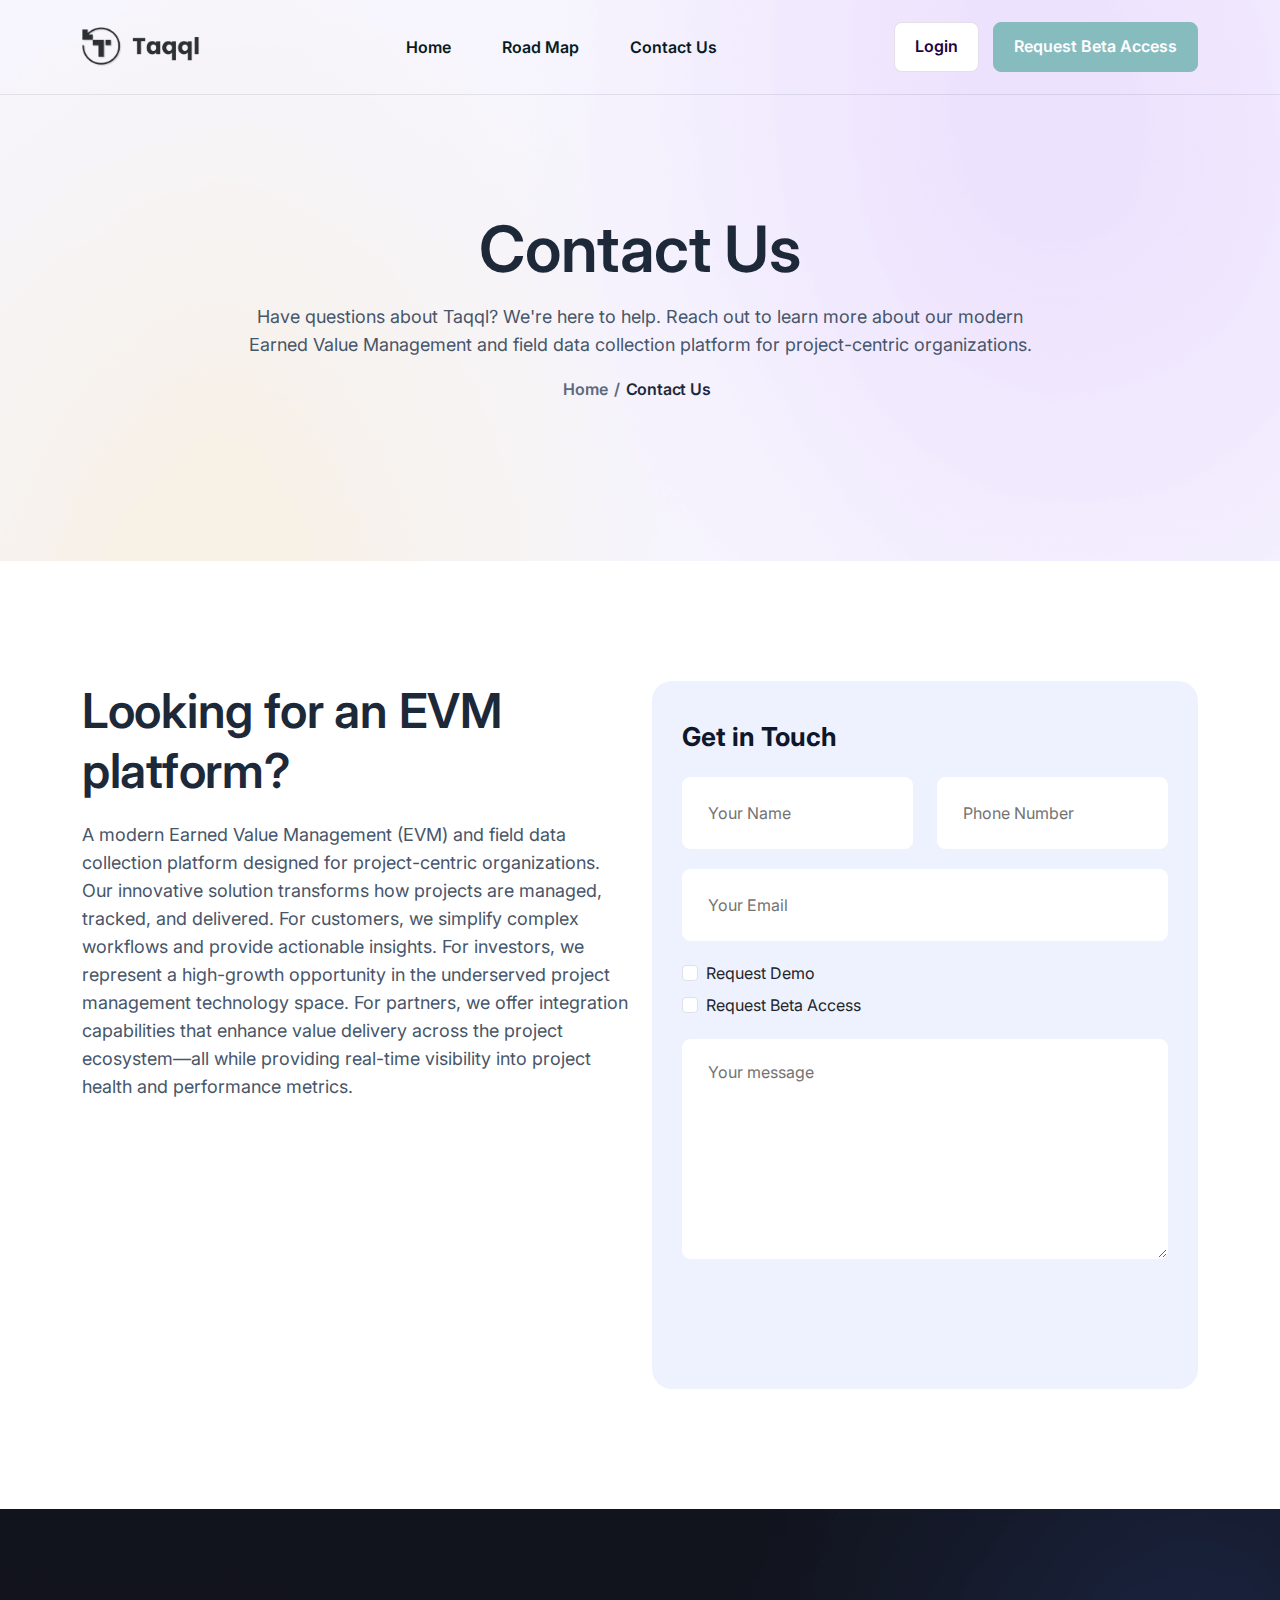
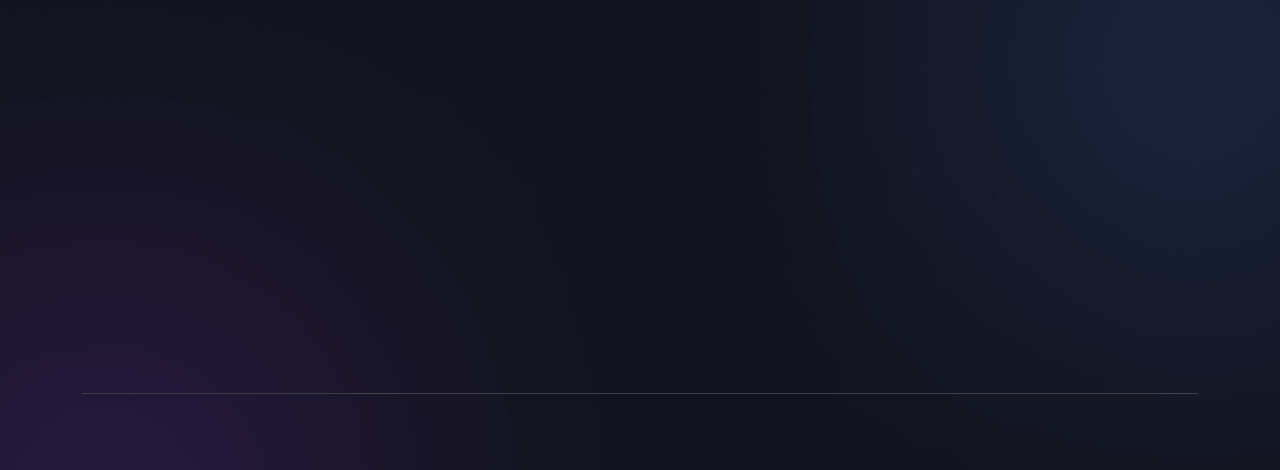
==== contact.html @ 3e097d18 "init" ====
<!doctype html>
<html lang="en">

<head>
    <!-- Required meta tags -->
    <meta charset="utf-8">
    <meta name="viewport" content="width=device-width, initial-scale=1">
    
    <!-- Primary Meta Tags -->
    <title>Taqql - Modern Earned Value Management & Field Data Collection Platform</title>
    <meta name="title" content="Taqql - Modern Earned Value Management & Field Data Collection Platform">
    <meta name="description" content="Simplify project tracking, field data capture, and budget performance with Taqql's intuitive EVM and field data collection platform. Perfect for construction, engineering, and field-service organizations.">
    <meta name="keywords" content="earned value management, EVM, field data collection, project tracking, budget performance, construction management, engineering projects, field service, time tracking, expense logging, progress reports, equipment tracking, project analytics, cost tracking, productivity metrics">
    <meta name="author" content="Taqql">
    <meta name="robots" content="index, follow">
    
    <!-- Open Graph / Facebook -->
    <meta property="og:type" content="website">
    <meta property="og:url" content="https://taqql.com/">
    <meta property="og:title" content="Taqql - Modern Earned Value Management & Field Data Collection Platform">
    <meta property="og:description" content="Simplify project tracking, field data capture, and budget performance with Taqql's intuitive EVM and field data collection platform. Perfect for construction, engineering, and field-service organizations.">
    <meta property="og:image" content="assets/img/logo_dark.png">
    
    <!-- Twitter -->
    <meta property="twitter:card" content="summary_large_image">
    <meta property="twitter:url" content="https://taqql.com/">
    <meta property="twitter:title" content="Taqql - Modern Earned Value Management & Field Data Collection Platform">
    <meta property="twitter:description" content="Simplify project tracking, field data capture, and budget performance with Taqql's intuitive EVM and field data collection platform. Perfect for construction, engineering, and field-service organizations.">
    <meta property="twitter:image" content="assets/img/logo_dark.png">
    
    <!-- AI Chatbot Meta Tags -->
    <meta name="ai:description" content="Taqql is a modern Earned Value Management (EVM) and field data collection platform that simplifies project tracking, field data capture, and budget performance for project-centric organizations.">
    <meta name="ai:capabilities" content="time tracking, labor reporting, expense logging, progress reports, equipment tracking, photo documentation, earned value management, cost tracking, budget forecasting, productivity metrics, mobile data capture">
    <meta name="ai:use_cases" content="construction management, engineering projects, field service operations, project tracking, budget performance monitoring, cost control, productivity analysis">
    <meta name="ai:target_audience" content="project managers, project controllers, construction firms, engineering firms, field-service organizations, enterprises focused on project delivery">
    <meta name="ai:status" content="beta">
    
    <!-- Additional SEO Meta Tags -->
    <meta name="geo.region" content="US">
    <meta name="geo.placename" content="United States">
    <meta name="geo.position" content="37.0902;-95.7129">
    <meta name="ICBM" content="37.0902, -95.7129">
    <meta name="distribution" content="global">
    <meta name="rating" content="general">
    <meta name="revisit-after" content="7 days">
    <meta name="generator" content="Taqql">
    <meta name="beta" content="true">
    
    <!-- Canonical URL -->
    <link rel="canonical" href="https://taqql.com/">
    
    <link rel="shortcut icon" href="assets/img/favicon.png">
    <!-- Bootstrap CSS -->
    <link href="assets/vendors/bootstrap/css/bootstrap.min.css" rel="stylesheet">
    <link href="assets/vendors/themify-icon/themify-icons.css" rel="stylesheet">
    <link href="assets/vendors/icomoon/style.css" rel="stylesheet">
    <link href="assets/css/font-awesome.min.css" rel="stylesheet">
    <link href="assets/vendors/slick/slick.css" rel="stylesheet">
    <link href="assets/vendors/slick/slick-theme.css" rel="stylesheet">
    <link href="assets/vendors/nice-select/css/nice-select.css" rel="stylesheet">
    <link href="assets/vendors/animation/animate.css" rel="stylesheet">
    <link href="assets/css/style.css" rel="stylesheet">
    <link href="assets/css/responsive.css" rel="stylesheet">
</head>

<body data-scroll-animation="true">

    <div class="body_wrapper">
        <!-- Preloader Start -->
        <div id="preloader" class="preloader">
            <div class="animation-preloader">
                <div class="spinner">
                </div>
                <div class="txt-loading">
                    <span data-text-preloader="P" class="letters-loading">
                        T
                    </span>
                    <span data-text-preloader="I" class="letters-loading">
                        a
                    </span>
                    <span data-text-preloader="C" class="letters-loading">
                        q
                    </span>
                    <span data-text-preloader="T" class="letters-loading">
                        q
                    </span>
                    <span data-text-preloader="E" class="letters-loading">
                        l
                    </span>
                </div>
                <p class="text-center">Loading</p>
            </div>
            <div class="loader">
                <div class="row">
                    <div class="col-3 loader-section section-left">
                        <div class="bg"></div>
                    </div>
                    <div class="col-3 loader-section section-left">
                        <div class="bg"></div>
                    </div>
                    <div class="col-3 loader-section section-right">
                        <div class="bg"></div>
                    </div>
                    <div class="col-3 loader-section section-right">
                        <div class="bg"></div>
                    </div>
                </div>
            </div>
        </div>
        <!-- start header  -->
        <nav class="navbar navbar-expand-lg border_bottom sticky_nav">
            <div class="container">
                <a class="navbar-brand" href="index.html"><img src="assets/img/logo_dark.png" alt="logo" height="40"></a>
                <div class="collapse navbar-collapse" id="navbarSupportedContent">
                    <ul class="navbar-nav menu me-lg-auto ms-lg-auto">
                        <li class="nav-item"><a href="index.html" class="nav-link">Home</a></li>
                        <li class="nav-item"><a href="roadmap.html" class="nav-link">Road Map</a></li>
                        <li class="nav-item"><a href="contact.html" class="nav-link">Contact Us</a></li>
                    </ul>
                    <div class="nav_right">
                        <a href="https://admin.taqql.com/" class="login_btn" target="_blank">
                            <div class="btn_text"><span>Login</span><span>Login</span></div>
                        </a>
                        <a href="#" class="signup_btn hover_effect">
                            <div class="btn_text"><span>Request Beta Access</span><span>Request Beta Access</span></div>
                        </a>
                    </div>
                </div>
                <button class="navbar-toggler collapsed" type="button" data-bs-toggle="collapse"
                    data-bs-target="#navbarSupportedContent" aria-controls="navbarSupportedContent"
                    aria-expanded="false" aria-label="Toggle navigation">
                    <span class="menu_toggle">
                        <span class="hamburger">
                            <span></span>
                            <span></span>
                            <span></span>
                        </span>
                        <span class="hamburger-cross">
                            <span></span>
                            <span></span>
                        </span>
                    </span>
                </button>
            </div>
        </nav>
        <!-- End header  -->
        <!-- page breadcrumb area  -->
        <section class="saas_breadcrumb_area" data-bg-color="#F7F6FE">
            <img class="b_shap" src="assets/img/breadcrumb_shap.png" alt="">
            <div class="container">
                <div class="saas_breadcrumb_text">
                    <h1 class="wow fadeInUp" data-wow-delay="0.2s">Contact Us</h1>
                    <p class="wow fadeInUp" data-wow-delay="0.3s">Have questions about Taqql? We're here to help. Reach out to learn more about our modern Earned Value Management and field data collection platform for project-centric organizations.</p>
                    <ul class="nav list-unstyled breadcrumb justify-content-center wow fadeInUp" data-wow-delay="0.4s">
                        <li><a href="index.html">Home</a></li>
                        <li>Contact Us</li>
                    </ul>
                </div>
            </div>
        </section>
        <!-- page breadcrumb area  -->

        <section class="saas_contact_area sec_padding">
            <div class="container">
                <div class="row">
                    <div class="col-lg-6">
                        <div class="saas_about_content saas_content wow fadeInRight" data-wow-delay="0.3s">
                            <h2>Looking for an EVM platform?</h2>
                            <p>A modern Earned Value Management (EVM) and field data collection platform designed for project-centric organizations. Our innovative solution transforms how projects are managed, tracked, and delivered. For customers, we simplify complex workflows and provide actionable insights. For investors, we represent a high-growth opportunity in the underserved project management technology space. For partners, we offer integration capabilities that enhance value delivery across the project ecosystem—all while providing real-time visibility into project health and performance metrics.</p>
                        </div>
                    </div>
                    <div class="col-lg-6 wow fadeInLeft" data-wow-delay="0.2s">
                        <div class="contact_form">
                            <h3>Get in Touch</h3>
                            <form action="#" class="row">
                                <div class="col-md-6 form-group">
                                    <input type="text" class="form-control" placeholder="Your Name">
                                </div>
                                <div class="col-md-6 form-group">
                                    <input type="text" class="form-control" placeholder="Phone Number">
                                </div>
                                <div class="col-lg-12 form-group">
                                    <input type="email" class="form-control" placeholder="Your Email">
                                </div>
                                <div class="col-lg-12 form-group">
                                    <div class="form-check mb-2">
                                        <input type="checkbox" class="form-check-input" id="requestDemo">
                                        <label class="form-check-label" for="requestDemo">Request Demo</label>
                                    </div>
                                    <div class="form-check">
                                        <input type="checkbox" class="form-check-input" id="requestBetaAccess">
                                        <label class="form-check-label" for="requestBetaAccess">Request Beta Access</label>
                                    </div>
                                </div>
                                <div class="col-lg-12 form-group">
                                    <textarea class="form-control" placeholder="Your message"></textarea>
                                </div>
                                <div class="col-lg-12 form-group">
                                    <button type="submit" class="saas_btn wow fadeInUp">
                                        <span class="btn_text">
                                            <span>Send Message</span>
                                            <span>Send Message</span>
                                        </span>
                                    </button>
                                </div>
                            </form>
                        </div>
                    </div>
                </div>
            </div>
        </section>
        
        <footer class="footer_area_two footer_area_three footer_shap" data-bg-color="#12141D">
            <div class="container">
                <div class="row">
                    <div class="col-lg-4 col-sm-6">
                        <div class="f_widget f_about_widget wow fadeInUp" data-wow-delay="0.2s">
                            <a href="#" class="f_logo"><img src="assets/img/logo_white.png" alt="" height="50"></a>
                            <p>An intuitive EVM and field data collection platform that simplifies reporting, project controls, and budget management with real-time performance visibility.</p>
                            <ul class="list-unstyled f_social_icon">
                                <li><a href="https://www.linkedin.com/company/taqql/"><i class="ti-linkedin"></i></a></li>
                            </ul>
                        </div>
                    </div>
                    <div class="col-lg-2 col-sm-6">
                        <div class="f_widget f_link_widget wow fadeInUp" data-wow-delay="0.3s">
                            <h3 class="f_title">COMPANY</h3>
                            <ul class="list-unstyled link_widget">
                                <li><a href="index.html">Home</a></li>
                                <li><a href="roadmap.html">Road Map</a></li>
                                <li><a href="contact.html">Contact Us</a></li>
                            </ul>
                        </div>
                    </div>
                    <div class="col-lg-3 col-sm-6">
                        <div class="f_widget f_link_widget wow fadeInUp" data-wow-delay="0.4s">
                            <h3 class="f_title">LEGAL</h3>
                            <ul class="list-unstyled link_widget">
                                <li><a href="terms.html" target="_blank">Terms & Conditions</a></li>
                                <li><a href="privacy.html" target="_blank">Privacy Policy</a></li>
                                <li><a href="use-policy.html" target="_blank">Use Policy</a></li>
                                <li><a href="disclaimer.html" target="_blank">Disclaimer</a></li>
                            </ul>
                        </div>
                    </div>
                    <div class="col-lg-3 col-sm-6">
                        <div class="f_widget f_newsletter_widget wow fadeInUp" data-wow-delay="0.5s">
                            <h3 class="f_title">EMAIL ME WHEN AVAILABLE</h3>
                            <form action="#" class="newsletter_form newsletter_form_two">
                                <input class="form-control" type="text" placeholder="Enter your email">
                                <button type="submit" class="theme_btn">Let me know!</button>
                            </form>
                        </div>
                    </div>
                </div>
                <div class="footer_bottom text-center">
                    <div class="row">
                        <div class="col-lg-12">
                            <p class="mb-0 wow fadeInUp" data-wow-delay="0.4s">© Copyright <script>document.write(new Date().getFullYear());</script> Taqql, LLC, All Rights Reserved
                        </div>
                    </div>
                </div>
            </div>
        </footer>
    </div>

    <!-- Optional JavaScript; choose one of the two! -->
    <script src="assets/js/jquery-3.6.0.min.js"></script>

    <!-- Option 2: Separate Popper and Bootstrap JS -->
    <script src="assets/vendors/bootstrap/js/popper.min.js"></script>
    <script src="assets/vendors/bootstrap/js/bootstrap.min.js"></script>
    <script src="assets/vendors/slick/slick.min.js"></script>
    <script src="assets/vendors/parallax/jquery.parallax-scroll.js"></script>
    <script src="assets/vendors/nice-select/js/jquery.nice-select.min.js"></script>
    <script src="assets/vendors/wow/wow.min.js"></script>
    <script src="assets/js/custom.js"></script>

</body>

</html>
---- assets/vendors/themify-icon/themify-icons.css ----
@font-face {
	font-family: 'themify';
	src:url('fonts/themify.eot?-fvbane');
	src:url('fonts/themify.eot?#iefix-fvbane') format('embedded-opentype'),
		url('fonts/themify.woff?-fvbane') format('woff'),
		url('fonts/themify.ttf?-fvbane') format('truetype'),
		url('fonts/themify.svg?-fvbane#themify') format('svg');
	font-weight: normal;
	font-style: normal;
}

[class^="ti-"], [class*=" ti-"] {
	font-family: 'themify';
	speak: none;
	font-style: normal;
	font-weight: normal;
	font-variant: normal;
	text-transform: none;
	line-height: 1;

	/* Better Font Rendering =========== */
	-webkit-font-smoothing: antialiased;
	-moz-osx-font-smoothing: grayscale;
}

.ti-wand:before {
	content: "\e600";
}
.ti-volume:before {
	content: "\e601";
}
.ti-user:before {
	content: "\e602";
}
.ti-unlock:before {
	content: "\e603";
}
.ti-unlink:before {
	content: "\e604";
}
.ti-trash:before {
	content: "\e605";
}
.ti-thought:before {
	content: "\e606";
}
.ti-target:before {
	content: "\e607";
}
.ti-tag:before {
	content: "\e608";
}
.ti-tablet:before {
	content: "\e609";
}
.ti-star:before {
	content: "\e60a";
}
.ti-spray:before {
	content: "\e60b";
}
.ti-signal:before {
	content: "\e60c";
}
.ti-shopping-cart:before {
	content: "\e60d";
}
.ti-shopping-cart-full:before {
	content: "\e60e";
}
.ti-settings:before {
	content: "\e60f";
}
.ti-search:before {
	content: "\e610";
}
.ti-zoom-in:before {
	content: "\e611";
}
.ti-zoom-out:before {
	content: "\e612";
}
.ti-cut:before {
	content: "\e613";
}
.ti-ruler:before {
	content: "\e614";
}
.ti-ruler-pencil:before {
	content: "\e615";
}
.ti-ruler-alt:before {
	content: "\e616";
}
.ti-bookmark:before {
	content: "\e617";
}
.ti-bookmark-alt:before {
	content: "\e618";
}
.ti-reload:before {
	content: "\e619";
}
.ti-plus:before {
	content: "\e61a";
}
.ti-pin:before {
	content: "\e61b";
}
.ti-pencil:before {
	content: "\e61c";
}
.ti-pencil-alt:before {
	content: "\e61d";
}
.ti-paint-roller:before {
	content: "\e61e";
}
.ti-paint-bucket:before {
	content: "\e61f";
}
.ti-na:before {
	content: "\e620";
}
.ti-mobile:before {
	content: "\e621";
}
.ti-minus:before {
	content: "\e622";
}
.ti-medall:before {
	content: "\e623";
}
.ti-medall-alt:before {
	content: "\e624";
}
.ti-marker:before {
	content: "\e625";
}
.ti-marker-alt:before {
	content: "\e626";
}
.ti-arrow-up:before {
	content: "\e627";
}
.ti-arrow-right:before {
	content: "\e628";
}
.ti-arrow-left:before {
	content: "\e629";
}
.ti-arrow-down:before {
	content: "\e62a";
}
.ti-lock:before {
	content: "\e62b";
}
.ti-location-arrow:before {
	content: "\e62c";
}
.ti-link:before {
	content: "\e62d";
}
.ti-layout:before {
	content: "\e62e";
}
.ti-layers:before {
	content: "\e62f";
}
.ti-layers-alt:before {
	content: "\e630";
}
.ti-key:before {
	content: "\e631";
}
.ti-import:before {
	content: "\e632";
}
.ti-image:before {
	content: "\e633";
}
.ti-heart:before {
	content: "\e634";
}
.ti-heart-broken:before {
	content: "\e635";
}
.ti-hand-stop:before {
	content: "\e636";
}
.ti-hand-open:before {
	content: "\e637";
}
.ti-hand-drag:before {
	content: "\e638";
}
.ti-folder:before {
	content: "\e639";
}
.ti-flag:before {
	content: "\e63a";
}
.ti-flag-alt:before {
	content: "\e63b";
}
.ti-flag-alt-2:before {
	content: "\e63c";
}
.ti-eye:before {
	content: "\e63d";
}
.ti-export:before {
	content: "\e63e";
}
.ti-exchange-vertical:before {
	content: "\e63f";
}
.ti-desktop:before {
	content: "\e640";
}
.ti-cup:before {
	content: "\e641";
}
.ti-crown:before {
	content: "\e642";
}
.ti-comments:before {
	content: "\e643";
}
.ti-comment:before {
	content: "\e644";
}
.ti-comment-alt:before {
	content: "\e645";
}
.ti-close:before {
	content: "\e646";
}
.ti-clip:before {
	content: "\e647";
}
.ti-angle-up:before {
	content: "\e648";
}
.ti-angle-right:before {
	content: "\e649";
}
.ti-angle-left:before {
	content: "\e64a";
}
.ti-angle-down:before {
	content: "\e64b";
}
.ti-check:before {
	content: "\e64c";
}
.ti-check-box:before {
	content: "\e64d";
}
.ti-camera:before {
	content: "\e64e";
}
.ti-announcement:before {
	content: "\e64f";
}
.ti-brush:before {
	content: "\e650";
}
.ti-briefcase:before {
	content: "\e651";
}
.ti-bolt:before {
	content: "\e652";
}
.ti-bolt-alt:before {
	content: "\e653";
}
.ti-blackboard:before {
	content: "\e654";
}
.ti-bag:before {
	content: "\e655";
}
.ti-move:before {
	content: "\e656";
}
.ti-arrows-vertical:before {
	content: "\e657";
}
.ti-arrows-horizontal:before {
	content: "\e658";
}
.ti-fullscreen:before {
	content: "\e659";
}
.ti-arrow-top-right:before {
	content: "\e65a";
}
.ti-arrow-top-left:before {
	content: "\e65b";
}
.ti-arrow-circle-up:before {
	content: "\e65c";
}
.ti-arrow-circle-right:before {
	content: "\e65d";
}
.ti-arrow-circle-left:before {
	content: "\e65e";
}
.ti-arrow-circle-down:before {
	content: "\e65f";
}
.ti-angle-double-up:before {
	content: "\e660";
}
.ti-angle-double-right:before {
	content: "\e661";
}
.ti-angle-double-left:before {
	content: "\e662";
}
.ti-angle-double-down:before {
	content: "\e663";
}
.ti-zip:before {
	content: "\e664";
}
.ti-world:before {
	content: "\e665";
}
.ti-wheelchair:before {
	content: "\e666";
}
.ti-view-list:before {
	content: "\e667";
}
.ti-view-list-alt:before {
	content: "\e668";
}
.ti-view-grid:before {
	content: "\e669";
}
.ti-uppercase:before {
	content: "\e66a";
}
.ti-upload:before {
	content: "\e66b";
}
.ti-underline:before {
	content: "\e66c";
}
.ti-truck:before {
	content: "\e66d";
}
.ti-timer:before {
	content: "\e66e";
}
.ti-ticket:before {
	content: "\e66f";
}
.ti-thumb-up:before {
	content: "\e670";
}
.ti-thumb-down:before {
	content: "\e671";
}
.ti-text:before {
	content: "\e672";
}
.ti-stats-up:before {
	content: "\e673";
}
.ti-stats-down:before {
	content: "\e674";
}
.ti-split-v:before {
	content: "\e675";
}
.ti-split-h:before {
	content: "\e676";
}
.ti-smallcap:before {
	content: "\e677";
}
.ti-shine:before {
	content: "\e678";
}
.ti-shift-right:before {
	content: "\e679";
}
.ti-shift-left:before {
	content: "\e67a";
}
.ti-shield:before {
	content: "\e67b";
}
.ti-notepad:before {
	content: "\e67c";
}
.ti-server:before {
	content: "\e67d";
}
.ti-quote-right:before {
	content: "\e67e";
}
.ti-quote-left:before {
	content: "\e67f";
}
.ti-pulse:before {
	content: "\e680";
}
.ti-printer:before {
	content: "\e681";
}
.ti-power-off:before {
	content: "\e682";
}
.ti-plug:before {
	content: "\e683";
}
.ti-pie-chart:before {
	content: "\e684";
}
.ti-paragraph:before {
	content: "\e685";
}
.ti-panel:before {
	content: "\e686";
}
.ti-package:before {
	content: "\e687";
}
.ti-music:before {
	content: "\e688";
}
.ti-music-alt:before {
	content: "\e689";
}
.ti-mouse:before {
	content: "\e68a";
}
.ti-mouse-alt:before {
	content: "\e68b";
}
.ti-money:before {
	content: "\e68c";
}
.ti-microphone:before {
	content: "\e68d";
}
.ti-menu:before {
	content: "\e68e";
}
.ti-menu-alt:before {
	content: "\e68f";
}
.ti-map:before {
	content: "\e690";
}
.ti-map-alt:before {
	content: "\e691";
}
.ti-loop:before {
	content: "\e692";
}
.ti-location-pin:before {
	content: "\e693";
}
.ti-list:before {
	content: "\e694";
}
.ti-light-bulb:before {
	content: "\e695";
}
.ti-Italic:before {
	content: "\e696";
}
.ti-info:before {
	content: "\e697";
}
.ti-infinite:before {
	content: "\e698";
}
.ti-id-badge:before {
	content: "\e699";
}
.ti-hummer:before {
	content: "\e69a";
}
.ti-home:before {
	content: "\e69b";
}
.ti-help:before {
	content: "\e69c";
}
.ti-headphone:before {
	content: "\e69d";
}
.ti-harddrives:before {
	content: "\e69e";
}
.ti-harddrive:before {
	content: "\e69f";
}
.ti-gift:before {
	content: "\e6a0";
}
.ti-game:before {
	content: "\e6a1";
}
.ti-filter:before {
	content: "\e6a2";
}
.ti-files:before {
	content: "\e6a3";
}
.ti-file:before {
	content: "\e6a4";
}
.ti-eraser:before {
	content: "\e6a5";
}
.ti-envelope:before {
	content: "\e6a6";
}
.ti-download:before {
	content: "\e6a7";
}
.ti-direction:before {
	content: "\e6a8";
}
.ti-direction-alt:before {
	content: "\e6a9";
}
.ti-dashboard:before {
	content: "\e6aa";
}
.ti-control-stop:before {
	content: "\e6ab";
}
.ti-control-shuffle:before {
	content: "\e6ac";
}
.ti-control-play:before {
	content: "\e6ad";
}
.ti-control-pause:before {
	content: "\e6ae";
}
.ti-control-forward:before {
	content: "\e6af";
}
.ti-control-backward:before {
	content: "\e6b0";
}
.ti-cloud:before {
	content: "\e6b1";
}
.ti-cloud-up:before {
	content: "\e6b2";
}
.ti-cloud-down:before {
	content: "\e6b3";
}
.ti-clipboard:before {
	content: "\e6b4";
}
.ti-car:before {
	content: "\e6b5";
}
.ti-calendar:before {
	content: "\e6b6";
}
.ti-book:before {
	content: "\e6b7";
}
.ti-bell:before {
	content: "\e6b8";
}
.ti-basketball:before {
	content: "\e6b9";
}
.ti-bar-chart:before {
	content: "\e6ba";
}
.ti-bar-chart-alt:before {
	content: "\e6bb";
}
.ti-back-right:before {
	content: "\e6bc";
}
.ti-back-left:before {
	content: "\e6bd";
}
.ti-arrows-corner:before {
	content: "\e6be";
}
.ti-archive:before {
	content: "\e6bf";
}
.ti-anchor:before {
	content: "\e6c0";
}
.ti-align-right:before {
	content: "\e6c1";
}
.ti-align-left:before {
	content: "\e6c2";
}
.ti-align-justify:before {
	content: "\e6c3";
}
.ti-align-center:before {
	content: "\e6c4";
}
.ti-alert:before {
	content: "\e6c5";
}
.ti-alarm-clock:before {
	content: "\e6c6";
}
.ti-agenda:before {
	content: "\e6c7";
}
.ti-write:before {
	content: "\e6c8";
}
.ti-window:before {
	content: "\e6c9";
}
.ti-widgetized:before {
	content: "\e6ca";
}
.ti-widget:before {
	content: "\e6cb";
}
.ti-widget-alt:before {
	content: "\e6cc";
}
.ti-wallet:before {
	content: "\e6cd";
}
.ti-video-clapper:before {
	content: "\e6ce";
}
.ti-video-camera:before {
	content: "\e6cf";
}
.ti-vector:before {
	content: "\e6d0";
}
.ti-themify-logo:before {
	content: "\e6d1";
}
.ti-themify-favicon:before {
	content: "\e6d2";
}
.ti-themify-favicon-alt:before {
	content: "\e6d3";
}
.ti-support:before {
	content: "\e6d4";
}
.ti-stamp:before {
	content: "\e6d5";
}
.ti-split-v-alt:before {
	content: "\e6d6";
}
.ti-slice:before {
	content: "\e6d7";
}
.ti-shortcode:before {
	content: "\e6d8";
}
.ti-shift-right-alt:before {
	content: "\e6d9";
}
.ti-shift-left-alt:before {
	content: "\e6da";
}
.ti-ruler-alt-2:before {
	content: "\e6db";
}
.ti-receipt:before {
	content: "\e6dc";
}
.ti-pin2:before {
	content: "\e6dd";
}
.ti-pin-alt:before {
	content: "\e6de";
}
.ti-pencil-alt2:before {
	content: "\e6df";
}
.ti-palette:before {
	content: "\e6e0";
}
.ti-more:before {
	content: "\e6e1";
}
.ti-more-alt:before {
	content: "\e6e2";
}
.ti-microphone-alt:before {
	content: "\e6e3";
}
.ti-magnet:before {
	content: "\e6e4";
}
.ti-line-double:before {
	content: "\e6e5";
}
.ti-line-dotted:before {
	content: "\e6e6";
}
.ti-line-dashed:before {
	content: "\e6e7";
}
.ti-layout-width-full:before {
	content: "\e6e8";
}
.ti-layout-width-default:before {
	content: "\e6e9";
}
.ti-layout-width-default-alt:before {
	content: "\e6ea";
}
.ti-layout-tab:before {
	content: "\e6eb";
}
.ti-layout-tab-window:before {
	content: "\e6ec";
}
.ti-layout-tab-v:before {
	content: "\e6ed";
}
.ti-layout-tab-min:before {
	content: "\e6ee";
}
.ti-layout-slider:before {
	content: "\e6ef";
}
.ti-layout-slider-alt:before {
	content: "\e6f0";
}
.ti-layout-sidebar-right:before {
	content: "\e6f1";
}
.ti-layout-sidebar-none:before {
	content: "\e6f2";
}
.ti-layout-sidebar-left:before {
	content: "\e6f3";
}
.ti-layout-placeholder:before {
	content: "\e6f4";
}
.ti-layout-menu:before {
	content: "\e6f5";
}
.ti-layout-menu-v:before {
	content: "\e6f6";
}
.ti-layout-menu-separated:before {
	content: "\e6f7";
}
.ti-layout-menu-full:before {
	content: "\e6f8";
}
.ti-layout-media-right-alt:before {
	content: "\e6f9";
}
.ti-layout-media-right:before {
	content: "\e6fa";
}
.ti-layout-media-overlay:before {
	content: "\e6fb";
}
.ti-layout-media-overlay-alt:before {
	content: "\e6fc";
}
.ti-layout-media-overlay-alt-2:before {
	content: "\e6fd";
}
.ti-layout-media-left-alt:before {
	content: "\e6fe";
}
.ti-layout-media-left:before {
	content: "\e6ff";
}
.ti-layout-media-center-alt:before {
	content: "\e700";
}
.ti-layout-media-center:before {
	content: "\e701";
}
.ti-layout-list-thumb:before {
	content: "\e702";
}
.ti-layout-list-thumb-alt:before {
	content: "\e703";
}
.ti-layout-list-post:before {
	content: "\e704";
}
.ti-layout-list-large-image:before {
	content: "\e705";
}
.ti-layout-line-solid:before {
	content: "\e706";
}
.ti-layout-grid4:before {
	content: "\e707";
}
.ti-layout-grid3:before {
	content: "\e708";
}
.ti-layout-grid2:before {
	content: "\e709";
}
.ti-layout-grid2-thumb:before {
	content: "\e70a";
}
.ti-layout-cta-right:before {
	content: "\e70b";
}
.ti-layout-cta-left:before {
	content: "\e70c";
}
.ti-layout-cta-center:before {
	content: "\e70d";
}
.ti-layout-cta-btn-right:before {
	content: "\e70e";
}
.ti-layout-cta-btn-left:before {
	content: "\e70f";
}
.ti-layout-column4:before {
	content: "\e710";
}
.ti-layout-column3:before {
	content: "\e711";
}
.ti-layout-column2:before {
	content: "\e712";
}
.ti-layout-accordion-separated:before {
	content: "\e713";
}
.ti-layout-accordion-merged:before {
	content: "\e714";
}
.ti-layout-accordion-list:before {
	content: "\e715";
}
.ti-ink-pen:before {
	content: "\e716";
}
.ti-info-alt:before {
	content: "\e717";
}
.ti-help-alt:before {
	content: "\e718";
}
.ti-headphone-alt:before {
	content: "\e719";
}
.ti-hand-point-up:before {
	content: "\e71a";
}
.ti-hand-point-right:before {
	content: "\e71b";
}
.ti-hand-point-left:before {
	content: "\e71c";
}
.ti-hand-point-down:before {
	content: "\e71d";
}
.ti-gallery:before {
	content: "\e71e";
}
.ti-face-smile:before {
	content: "\e71f";
}
.ti-face-sad:before {
	content: "\e720";
}
.ti-credit-card:before {
	content: "\e721";
}
.ti-control-skip-forward:before {
	content: "\e722";
}
.ti-control-skip-backward:before {
	content: "\e723";
}
.ti-control-record:before {
	content: "\e724";
}
.ti-control-eject:before {
	content: "\e725";
}
.ti-comments-smiley:before {
	content: "\e726";
}
.ti-brush-alt:before {
	content: "\e727";
}
.ti-youtube:before {
	content: "\e728";
}
.ti-vimeo:before {
	content: "\e729";
}
.ti-twitter:before {
	content: "\e72a";
}
.ti-time:before {
	content: "\e72b";
}
.ti-tumblr:before {
	content: "\e72c";
}
.ti-skype:before {
	content: "\e72d";
}
.ti-share:before {
	content: "\e72e";
}
.ti-share-alt:before {
	content: "\e72f";
}
.ti-rocket:before {
	content: "\e730";
}
.ti-pinterest:before {
	content: "\e731";
}
.ti-new-window:before {
	content: "\e732";
}
.ti-microsoft:before {
	content: "\e733";
}
.ti-list-ol:before {
	content: "\e734";
}
.ti-linkedin:before {
	content: "\e735";
}
.ti-layout-sidebar-2:before {
	content: "\e736";
}
.ti-layout-grid4-alt:before {
	content: "\e737";
}
.ti-layout-grid3-alt:before {
	content: "\e738";
}
.ti-layout-grid2-alt:before {
	content: "\e739";
}
.ti-layout-column4-alt:before {
	content: "\e73a";
}
.ti-layout-column3-alt:before {
	content: "\e73b";
}
.ti-layout-column2-alt:before {
	content: "\e73c";
}
.ti-instagram:before {
	content: "\e73d";
}
.ti-google:before {
	content: "\e73e";
}
.ti-github:before {
	content: "\e73f";
}
.ti-flickr:before {
	content: "\e740";
}
.ti-facebook:before {
	content: "\e741";
}
.ti-dropbox:before {
	content: "\e742";
}
.ti-dribbble:before {
	content: "\e743";
}
.ti-apple:before {
	content: "\e744";
}
.ti-android:before {
	content: "\e745";
}
.ti-save:before {
	content: "\e746";
}
.ti-save-alt:before {
	content: "\e747";
}
.ti-yahoo:before {
	content: "\e748";
}
.ti-wordpress:before {
	content: "\e749";
}
.ti-vimeo-alt:before {
	content: "\e74a";
}
.ti-twitter-alt:before {
	content: "\e74b";
}
.ti-tumblr-alt:before {
	content: "\e74c";
}
.ti-trello:before {
	content: "\e74d";
}
.ti-stack-overflow:before {
	content: "\e74e";
}
.ti-soundcloud:before {
	content: "\e74f";
}
.ti-sharethis:before {
	content: "\e750";
}
.ti-sharethis-alt:before {
	content: "\e751";
}
.ti-reddit:before {
	content: "\e752";
}
.ti-pinterest-alt:before {
	content: "\e753";
}
.ti-microsoft-alt:before {
	content: "\e754";
}
.ti-linux:before {
	content: "\e755";
}
.ti-jsfiddle:before {
	content: "\e756";
}
.ti-joomla:before {
	content: "\e757";
}
.ti-html5:before {
	content: "\e758";
}
.ti-flickr-alt:before {
	content: "\e759";
}
.ti-email:before {
	content: "\e75a";
}
.ti-drupal:before {
	content: "\e75b";
}
.ti-dropbox-alt:before {
	content: "\e75c";
}
.ti-css3:before {
	content: "\e75d";
}
.ti-rss:before {
	content: "\e75e";
}
.ti-rss-alt:before {
	content: "\e75f";
}
---- assets/vendors/icomoon/style.css ----
@font-face {
  font-family: 'icomoon';
  src:  url('fonts/icomoon.eot?517ko8');
  src:  url('fonts/icomoon.eot?517ko8#iefix') format('embedded-opentype'),
    url('fonts/icomoon.ttf?517ko8') format('truetype'),
    url('fonts/icomoon.woff?517ko8') format('woff'),
    url('fonts/icomoon.svg?517ko8#icomoon') format('svg');
  font-weight: normal;
  font-style: normal;
  font-display: block;
}

[class^="icon-"], [class*=" icon-"] {
  /* use !important to prevent issues with browser extensions that change fonts */
  font-family: 'icomoon' !important;
  speak: never;
  font-style: normal;
  font-weight: normal;
  font-variant: normal;
  text-transform: none;
  line-height: 1;

  /* Better Font Rendering =========== */
  -webkit-font-smoothing: antialiased;
  -moz-osx-font-smoothing: grayscale;
}

.icon-arrow-right2:before {
  content: "\ea3c";
}
.icon-arrow-left2:before {
  content: "\ea40";
}
---- assets/vendors/nice-select/css/nice-select.css ----
.nice-select {
  -webkit-tap-highlight-color: transparent;
  background-color: #fff;
  border-radius: 5px;
  border: solid 1px #e8e8e8;
  box-sizing: border-box;
  clear: both;
  cursor: pointer;
  display: block;
  float: left;
  font-family: inherit;
  font-size: 14px;
  font-weight: normal;
  height: 42px;
  line-height: 40px;
  outline: none;
  padding-left: 18px;
  padding-right: 30px;
  position: relative;
  text-align: left !important;
  -webkit-transition: all 0.2s ease-in-out;
  transition: all 0.2s ease-in-out;
  -webkit-user-select: none;
     -moz-user-select: none;
      -ms-user-select: none;
          user-select: none;
  white-space: nowrap;
  width: auto; }
  .nice-select:hover {
    border-color: #dbdbdb; }
  .nice-select:active, .nice-select.open, .nice-select:focus {
    border-color: #999; }
  .nice-select:after {
    border-bottom: 2px solid #999;
    border-right: 2px solid #999;
    content: '';
    display: block;
    height: 5px;
    margin-top: -4px;
    pointer-events: none;
    position: absolute;
    right: 12px;
    top: 50%;
    -webkit-transform-origin: 66% 66%;
        -ms-transform-origin: 66% 66%;
            transform-origin: 66% 66%;
    -webkit-transform: rotate(45deg);
        -ms-transform: rotate(45deg);
            transform: rotate(45deg);
    -webkit-transition: all 0.15s ease-in-out;
    transition: all 0.15s ease-in-out;
    width: 5px; }
  .nice-select.open:after {
    -webkit-transform: rotate(-135deg);
        -ms-transform: rotate(-135deg);
            transform: rotate(-135deg); }
  .nice-select.open .list {
    opacity: 1;
    pointer-events: auto;
    -webkit-transform: scale(1) translateY(0);
        -ms-transform: scale(1) translateY(0);
            transform: scale(1) translateY(0); }
  .nice-select.disabled {
    border-color: #ededed;
    color: #999;
    pointer-events: none; }
    .nice-select.disabled:after {
      border-color: #cccccc; }
  .nice-select.wide {
    width: 100%; }
    .nice-select.wide .list {
      left: 0 !important;
      right: 0 !important; }
  .nice-select.right {
    float: right; }
    .nice-select.right .list {
      left: auto;
      right: 0; }
  .nice-select.small {
    font-size: 12px;
    height: 36px;
    line-height: 34px; }
    .nice-select.small:after {
      height: 4px;
      width: 4px; }
    .nice-select.small .option {
      line-height: 34px;
      min-height: 34px; }
  .nice-select .list {
    background-color: #fff;
    border-radius: 5px;
    box-shadow: 0 0 0 1px rgba(68, 68, 68, 0.11);
    box-sizing: border-box;
    margin-top: 4px;
    opacity: 0;
    overflow: hidden;
    padding: 0;
    pointer-events: none;
    position: absolute;
    top: 100%;
    left: 0;
    -webkit-transform-origin: 50% 0;
        -ms-transform-origin: 50% 0;
            transform-origin: 50% 0;
    -webkit-transform: scale(0.75) translateY(-21px);
        -ms-transform: scale(0.75) translateY(-21px);
            transform: scale(0.75) translateY(-21px);
    -webkit-transition: all 0.2s cubic-bezier(0.5, 0, 0, 1.25), opacity 0.15s ease-out;
    transition: all 0.2s cubic-bezier(0.5, 0, 0, 1.25), opacity 0.15s ease-out;
    z-index: 9; }
    .nice-select .list:hover .option:not(:hover) {
      background-color: transparent !important; }
  .nice-select .option {
    cursor: pointer;
    font-weight: 400;
    line-height: 40px;
    list-style: none;
    min-height: 40px;
    outline: none;
    padding-left: 18px;
    padding-right: 29px;
    text-align: left;
    -webkit-transition: all 0.2s;
    transition: all 0.2s; }
    .nice-select .option:hover, .nice-select .option.focus, .nice-select .option.selected.focus {
      background-color: #f6f6f6; }
    .nice-select .option.selected {
      font-weight: bold; }
    .nice-select .option.disabled {
      background-color: transparent;
      color: #999;
      cursor: default; }

.no-csspointerevents .nice-select .list {
  display: none; }

.no-csspointerevents .nice-select.open .list {
  display: block; }
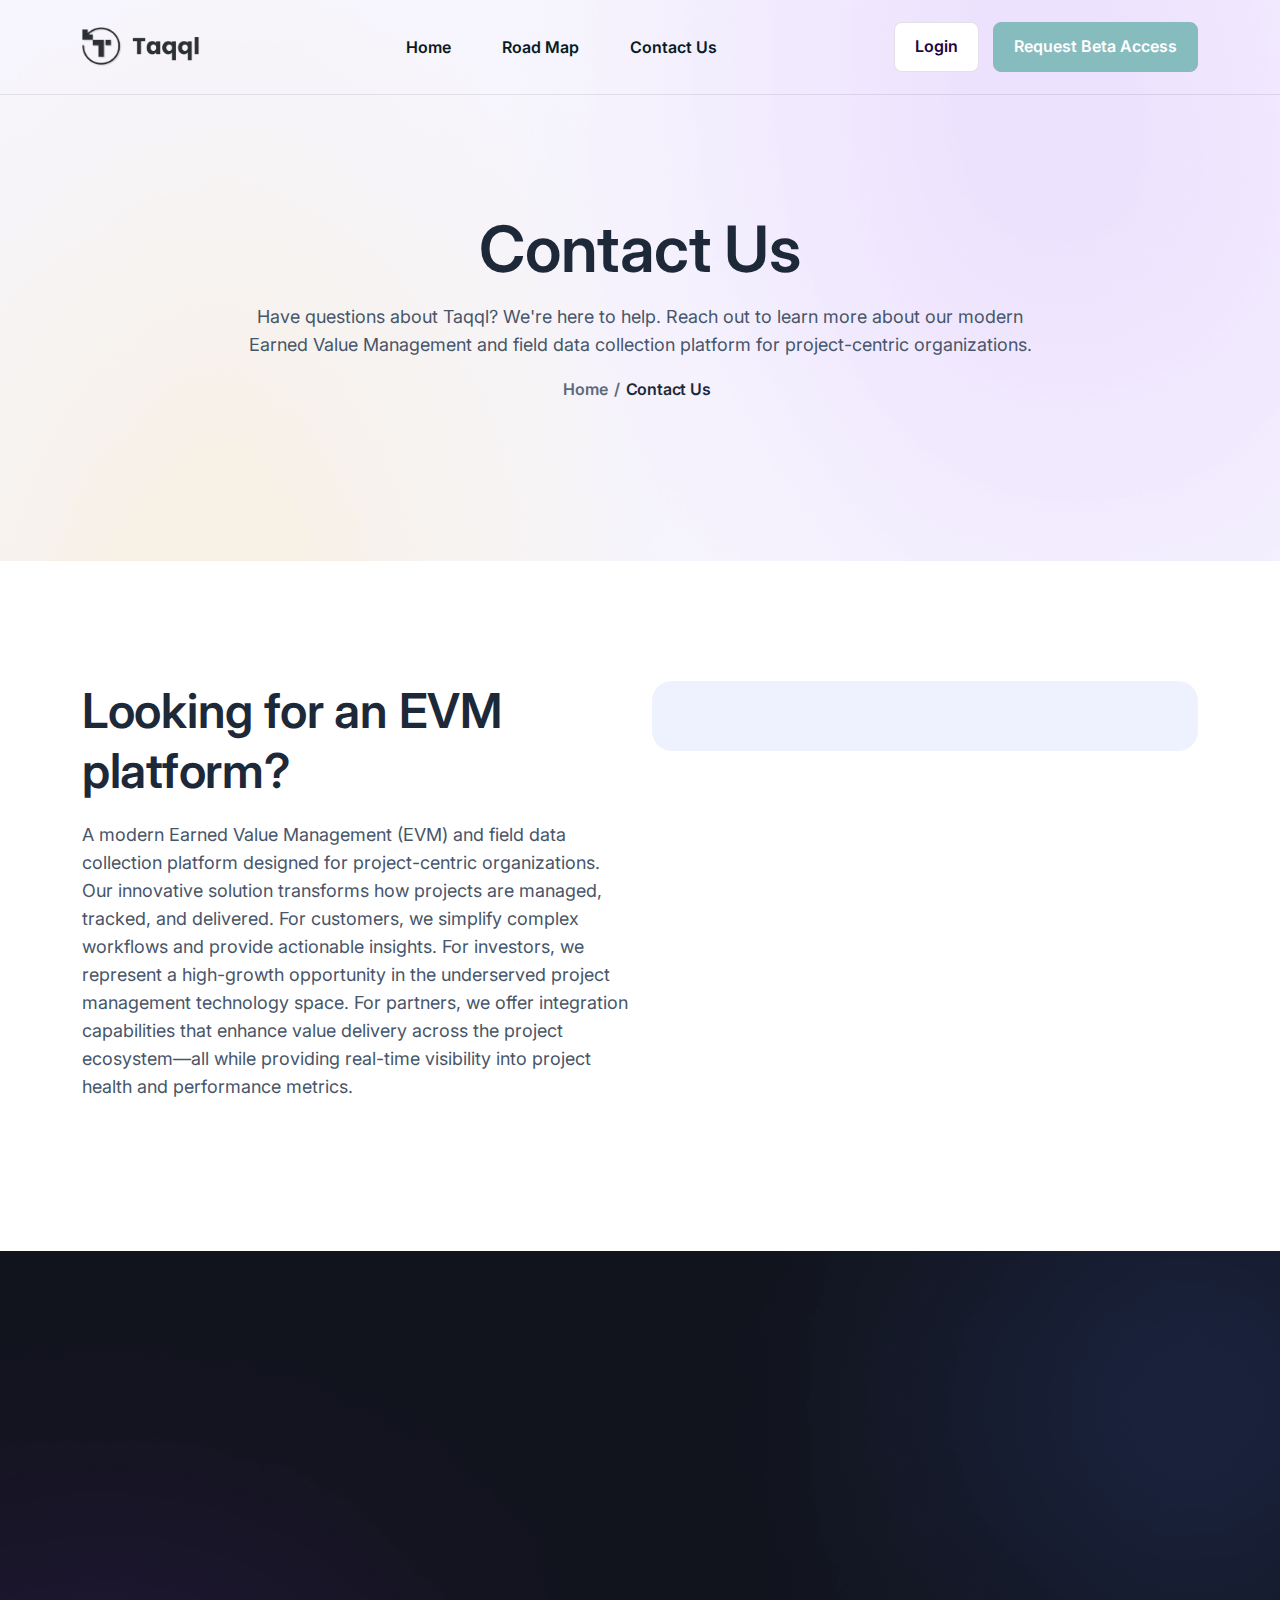
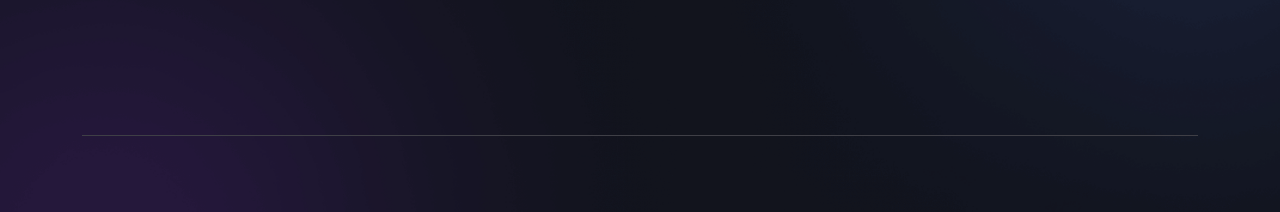
==== commit c914fcc6: "update contact form" ====
--- a/contact.html
+++ b/contact.html
@@ -72,19 +72,19 @@
                 <div class="spinner">
                 </div>
                 <div class="txt-loading">
-                    <span data-text-preloader="P" class="letters-loading">
+                    <span data-text-preloader="T" class="letters-loading">
                         T
                     </span>
-                    <span data-text-preloader="I" class="letters-loading">
+                    <span data-text-preloader="a" class="letters-loading">
                         a
                     </span>
-                    <span data-text-preloader="C" class="letters-loading">
+                    <span data-text-preloader="q" class="letters-loading">
                         q
                     </span>
-                    <span data-text-preloader="T" class="letters-loading">
+                    <span data-text-preloader="q" class="letters-loading">
                         q
                     </span>
-                    <span data-text-preloader="E" class="letters-loading">
+                    <span data-text-preloader="l" class="letters-loading">
                         l
                     </span>
                 </div>
@@ -171,7 +171,8 @@
                     </div>
                     <div class="col-lg-6 wow fadeInLeft" data-wow-delay="0.2s">
                         <div class="contact_form">
-                            <h3>Get in Touch</h3>
+                            <div data-tf-live="01JR3KC5Q9JBGDC3GQC1GQJ3MG"></div><script src="//embed.typeform.com/next/embed.js"></script>
+                            <!-- <h3>Get in Touch</h3>
                             <form action="#" class="row">
                                 <div class="col-md-6 form-group">
                                     <input type="text" class="form-control" placeholder="Your Name">
@@ -203,7 +204,7 @@
                                         </span>
                                     </button>
                                 </div>
-                            </form>
+                            </form> -->
                         </div>
                     </div>
                 </div>
@@ -256,7 +257,7 @@
                 <div class="footer_bottom text-center">
                     <div class="row">
                         <div class="col-lg-12">
-                            <p class="mb-0 wow fadeInUp" data-wow-delay="0.4s">© Copyright <script>document.write(new Date().getFullYear());</script> Taqql, LLC, All Rights Reserved
+                            <p class="mb-0 wow fadeInUp" data-wow-delay="0.4s">© Copyright <script>document.write(new Date().getFullYear());</script> Taqql, All Rights Reserved
                         </div>
                     </div>
                 </div>
--- a/assets/css/style.css
+++ b/assets/css/style.css
@@ -1698,9 +1698,10 @@
 .saas_features_img .img_small {
   position: absolute;
   top: -10px;
-  left: 75px;
+  left: -20px;
 }
 .saas_features_img .img_small img {
+  max-width: 200px;
   box-shadow: 0px 32px 64px -16px rgba(15, 23, 42, 0.2);
   border-radius: 20px;
 }
@@ -2364,7 +2365,7 @@
 }
 
 .promo_dash_img {
-  background: rgba(43, 91, 253, 0.16);
+  background: #e6ebec;
   border-top-left-radius: 24px;
   border-top-right-radius: 24px;
   padding: 90px 0px 0px;
